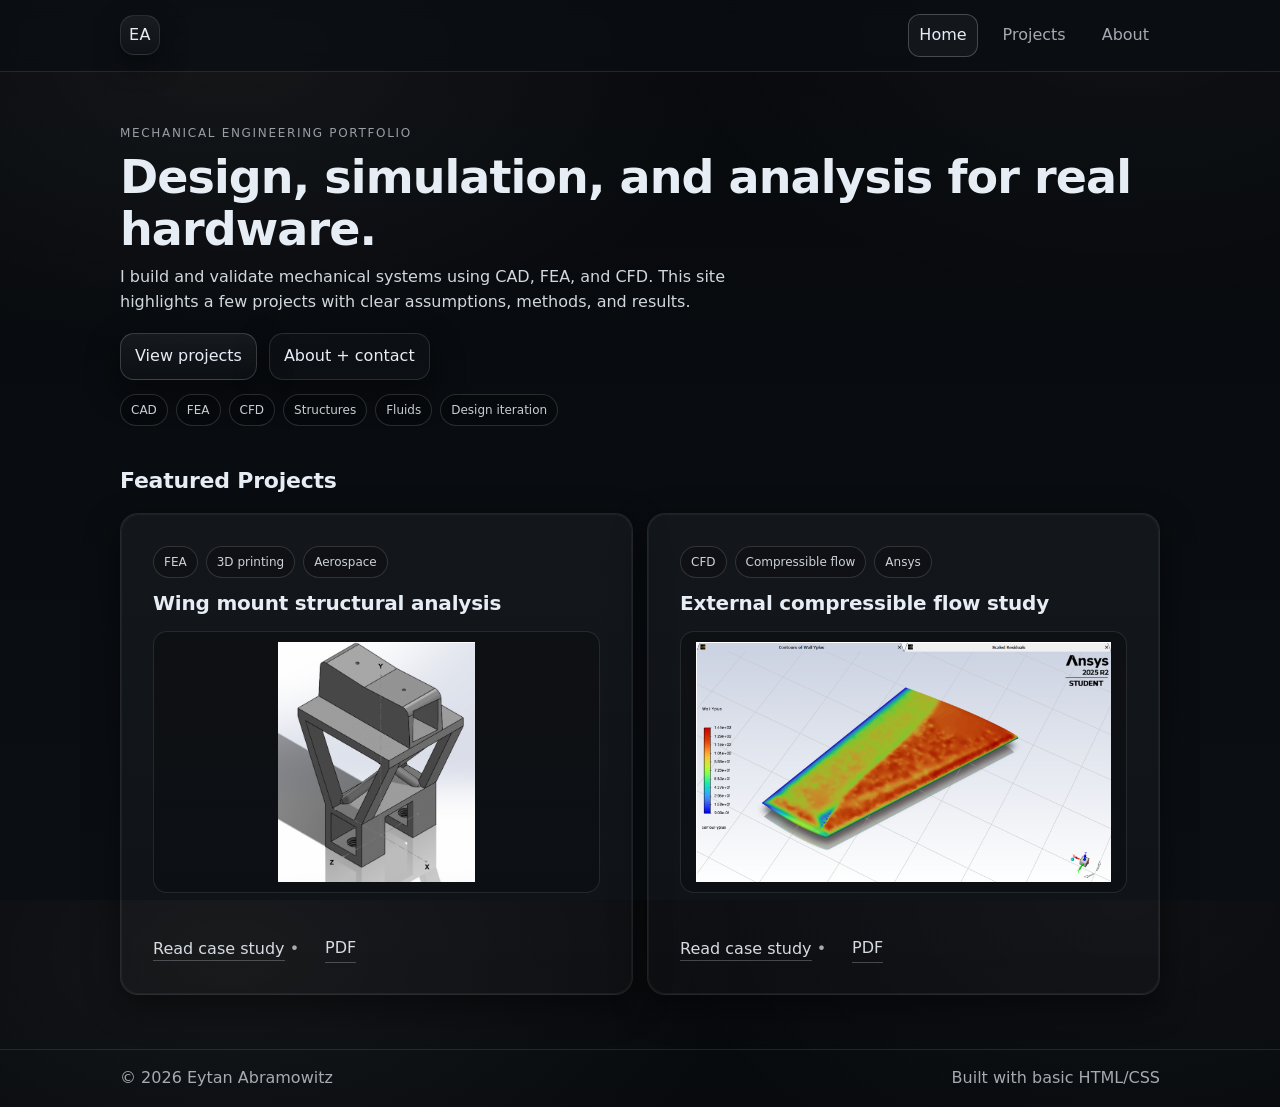
==== index.html @ 9cdddba1 "changed name from selected to Featured Projects" ====
<!doctype html>
<html lang="en">
<head>
  <meta charset="utf-8" />
  <meta name="viewport" content="width=device-width, initial-scale=1" />
  <title>Eytan Abramowitz | Mechanical Engineering</title>
  <meta name="description" content="Mechanical engineering portfolio: analysis, simulation, and design." />
  <link rel="stylesheet" href="assets/css/styles.css" />
</head>

<body>
  <a class="skip-link" href="#main">Skip to content</a>

  <header class="site-header">
    <nav class="nav" aria-label="Primary">
      <a class="brand" href="index.html">EA</a>
      <div class="nav-links">
        <a class="nav-link active" href="index.html">Home</a>
        <a class="nav-link" href="projects.html">Projects</a>
        <a class="nav-link" href="about.html">About</a>
      </div>
    </nav>
  </header>

  <main id="main" class="container">
	<section class="hero hero-single">
	<div class="hero-left">
		<p class="eyebrow">Mechanical engineering portfolio</p>
		<h1>Design, simulation, and analysis for real hardware.</h1>
		<p class="lede">
		I build and validate mechanical systems using CAD, FEA, and CFD. This site highlights a few projects with
		clear assumptions, methods, and results.
		</p>

		<div class="cta-row">
		<a class="btn" href="projects.html">View projects</a>
		<a class="btn btn-ghost" href="about.html">About + contact</a>
		</div>

		<div class="meta-row">
		<div class="pill">CAD</div>
		<div class="pill">FEA</div>
		<div class="pill">CFD</div>
		<div class="pill">Structures</div>
		<div class="pill">Fluids</div>
		<div class="pill">Design iteration</div>
		</div>
	</div>
	</section>


    <section class="section">
      <div class="section-head">
				<h2>Featured Projects</h2>
			</div>
      <div class="grid">
			<article class="card project-card">
				<a class="project-hit" href="projects/wing-mount-fea.html" aria-label="Wing mount structural analysis case study">
					<div class="card-top">
						<div class="tag">FEA</div>
						<div class="tag">3D printing</div>
						<div class="tag">Aerospace</div>
					</div>

					<h3 class="project-title">Wing mount structural analysis</h3>

					<div class="project-image">
						<img src="assets/img/wing-mount.png" alt="Wing mount project image" loading="lazy">
					</div>

					<div class="project-links">
						<span class="link">Read case study</span>
						<span class="muted">•</span>
						<a class="link" href="assets/pdfs/Project-Report-Solids-Final.pdf" target="_blank" rel="noopener">PDF</a>
					</div>
				</a>
			</article>

			<article class="card project-card">
				<a class="project-hit" href="projects/compressible-flow-cfd.html" aria-label="External compressible flow study case study">
					<div class="card-top">
						<div class="tag">CFD</div>
						<div class="tag">Compressible flow</div>
						<div class="tag">Ansys</div>
					</div>

					<h3 class="project-title">External compressible flow study</h3>

					<div class="project-image">
						<img src="assets/img/cfd-wing.png" alt="CFD wing contour project image" loading="lazy">
					</div>

					<div class="project-links">
						<span class="link">Read case study</span>
						<span class="muted">•</span>
						<a class="link" href="assets/pdfs/CFD-HW1.pdf" target="_blank" rel="noopener">PDF</a>
					</div>
				</a>
			</article>
		</div>
    </section>
  </main>

  <footer class="footer">
    <div class="container footer-inner">
      <span class="muted">© <span id="year"></span> Eytan Abramowitz</span>
      <span class="muted">Built with basic HTML/CSS</span>
    </div>
  </footer>

  <script src="assets/js/main.js"></script>
</body>
</html>
---- assets/css/styles.css ----
:root{
  --bg0: #07090c;
  --bg: #0b0f14;

  --panel: rgba(255,255,255,.035);
  --panel2: rgba(255,255,255,.02);

  --text: #e7edf5;
  --muted: rgba(231,237,245,.70);

  --border: rgba(255,255,255,.10);
  --border2: rgba(255,255,255,.08);

  --accent: rgba(210,220,235,.85);     /* quiet “engineering ink” */
  --accent2: rgba(231,237,245,.92);

  --shadow: 0 16px 44px rgba(0,0,0,.55);

  --radius: 16px;
  --radius2: 14px;
}

*{ box-sizing: border-box; }
html, body{ height:100%; }

body{
  margin:0;
  color: var(--text);
  font-family: ui-sans-serif, system-ui, -apple-system, Segoe UI, Roboto, Arial, "Apple Color Emoji","Segoe UI Emoji";
  line-height: 1.55;

  /* More “meche”: blueprint-ish grid + restrained lighting */
  background:
    radial-gradient(900px 520px at 18% 6%, rgba(255,255,255,.05), transparent 58%),
    radial-gradient(800px 520px at 88% 0%, rgba(255,255,255,.03), transparent 60%),
    linear-gradient(180deg, var(--bg0), var(--bg)),
    repeating-linear-gradient(0deg, rgba(255,255,255,.035) 0 1px, transparent 1px 28px),
    repeating-linear-gradient(90deg, rgba(255,255,255,.03) 0 1px, transparent 1px 28px);
  background-blend-mode: screen, screen, normal, normal, normal;
}

a{ color: inherit; text-decoration: none; }
a:focus{ outline: 2px solid rgba(231,237,245,.55); outline-offset: 3px; border-radius: 10px; }

.skip-link{
  position:absolute; left:-999px; top:auto;
  width:1px; height:1px; overflow:hidden;
}
.skip-link:focus{
  left:16px; top:16px; width:auto; height:auto;
  padding:10px 12px;
  background: rgba(20,26,34,.92);
  border: 1px solid var(--border);
  border-radius: 12px;
  z-index: 999;
}

.container{ width:min(1040px, calc(100% - 40px)); margin: 0 auto; }

/* Header */
.site-header{
  position: sticky; top: 0;
  backdrop-filter: blur(10px);
  background: rgba(11,15,20,.72);
  border-bottom: 1px solid var(--border);
  z-index: 50;
}

/* More left/right air for nav */
.nav{
  width: min(1040px, calc(100% - 96px));
  margin: 0 auto;
  display:flex; align-items:center; justify-content:space-between;
  padding: 14px 0;
}

/* Brand feels more “badge” than “app icon” */
.brand{
  width: 40px; height: 40px;
  display:grid; place-items:center;
  border-radius: 14px;
  border: 1px solid var(--border);
  background:
    linear-gradient(180deg, rgba(255,255,255,.06), rgba(255,255,255,.02));
  box-shadow: 0 10px 28px rgba(0,0,0,.45);
  letter-spacing: .5px;
}

.nav-links{ display:flex; gap: 14px; align-items:center; }
.nav-link{
  color: var(--muted);
  padding: 8px 10px;
  border-radius: 12px;
  border: 1px solid transparent;
}
.nav-link:hover{
  color: var(--text);
  border-color: rgba(255,255,255,.12);
  background: rgba(255,255,255,.03);
}
.nav-link.active{
  color: var(--text);
  border-color: rgba(255,255,255,.22);
  background: rgba(255,255,255,.04);
}

/* Hero */
.hero{
  display:grid;
  grid-template-columns: 1fr;
  gap: 18px;
  padding: 52px 0 10px;
  align-items: center;
}

.eyebrow{
  color: rgba(231,237,245,.64);
  letter-spacing: .14em;
  text-transform: uppercase;
  font-size: 12px;
  margin: 0 0 10px;
}

h1{
  margin: 0 0 10px;
  font-size: clamp(34px, 4vw, 46px);
  letter-spacing: -0.02em;
  line-height: 1.12;
}

h2{ margin: 0; font-size: 22px; letter-spacing: -0.01em; }
.h3{ margin: 0; font-size: 18px; letter-spacing: -0.01em; }

.lede{
  margin: 0 0 18px;
  color: rgba(231,237,245,.90);
  max-width: 65ch;
}

.muted{ color: var(--muted); }

/* Buttons become more “hardware” and less “neon UI” */
.cta-row{ display:flex; gap: 12px; flex-wrap: wrap; margin: 18px 0 14px; }

.btn{
  display:inline-flex; align-items:center; justify-content:center;
  padding: 10px 14px;
  border-radius: 14px;
  border: 1px solid rgba(255,255,255,.18);
  background:
    linear-gradient(180deg, rgba(255,255,255,.06), rgba(255,255,255,.02));
  color: var(--text);
  box-shadow: 0 12px 34px rgba(0,0,0,.45);
}
.btn:hover{
  border-color: rgba(255,255,255,.26);
  background: linear-gradient(180deg, rgba(255,255,255,.08), rgba(255,255,255,.03));
}
.btn-ghost{
  border: 1px solid rgba(255,255,255,.12);
  background: rgba(255,255,255,.02);
}
.btn-ghost:hover{ background: rgba(255,255,255,.04); }

.meta-row{ display:flex; flex-wrap:wrap; gap: 8px; margin-top: 10px; }

/* Pills become “spec chips” (flat, technical) */
.pill{
  font-size: 12px;
  padding: 6px 10px;
  color: rgba(231,237,245,.86);
  border-radius: 999px;
  border: 1px solid rgba(255,255,255,.14);
  background: rgba(0,0,0,.18);
}

/* Sections / grid */
.section{ padding: 28px 0; }
.section-head{ display:flex; align-items:baseline; justify-content:space-between; gap: 14px; margin-bottom: 14px; }

.grid{
  display:grid;
  grid-template-columns: repeat(2, minmax(0, 1fr));
  gap: 14px;
}
.grid-3{ grid-template-columns: repeat(3, minmax(0, 1fr)); }
.grid-2{ grid-template-columns: repeat(2, minmax(0, 1fr)); }

/* Image-first project cards (home + projects pages) */
.project-card{
  padding: 0;
  overflow: hidden;
}

.project-hit{
  display: block;
  padding: 16px;
}

.project-title{
  margin: 6px 0 12px;
  font-size: 20px;
  letter-spacing: -0.01em;
}

.project-image{
  border-radius: 14px;
  border: 1px solid rgba(255,255,255,.10);
  background: rgba(0,0,0,.22);
  overflow: hidden;
  padding: 10px;
}

.project-image img{
  display: block;
  width: 100%;
  height: 240px;
  object-fit: contain;
}

.project-links{
  display: flex;
  gap: 10px;
  align-items: center;
  margin-top: 12px;
}

.project-hit:hover .project-image{
  border-color: rgba(255,255,255,.18);
}

.project-hit:hover .project-title{
  text-decoration: underline;
  text-decoration-color: rgba(231,237,245,.35);
  text-underline-offset: 6px;
}

/* Cards become more like “sheet metal panels” */
.card{
  border-radius: 18px;
  border: 1px solid var(--border2);
  background:
    linear-gradient(180deg, rgba(255,255,255,.045), rgba(255,255,255,.02));
  box-shadow: 0 12px 36px rgba(0,0,0,.48);
  padding: 16px;
  position: relative;
}

/* subtle “machined” edge */
.card::after{
  content:"";
  position:absolute;
  inset: 0;
  border-radius: 18px;
  pointer-events:none;
  box-shadow: inset 0 0 0 1px rgba(255,255,255,.05);
}

.card.small{ padding: 14px; }

.card-top{ display:flex; gap: 8px; flex-wrap: wrap; margin-bottom: 10px; }

/* Tags less “product UI”, more “drawing callouts” */
.tag{
  font-size: 12px;
  padding: 6px 10px;
  border-radius: 999px;
  border: 1px solid rgba(255,255,255,.14);
  background: rgba(0,0,0,.20);
  color: rgba(231,237,245,.88);
}

.card-actions{ display:flex; gap: 14px; margin-top: 12px; flex-wrap: wrap; }

.link{
  color: rgba(231,237,245,.92);
  border-bottom: 1px solid rgba(231,237,245,.25);
  padding-bottom: 2px;
}
.link:hover{ border-bottom-color: rgba(231,237,245,.55); }

.list{ margin: 10px 0 0; padding-left: 18px; color: rgba(231,237,245,.90); }
.bullets{ margin: 10px 0 0; padding-left: 18px; color: rgba(231,237,245,.90); }

.footer{
  border-top: 1px solid rgba(255,255,255,.10);
  margin-top: 26px;
}
.footer-inner{
  padding: 16px 0;
  display:flex; justify-content:space-between; gap: 12px; flex-wrap: wrap;
}

.page-head{ padding: 34px 0 10px; }

.controls{
  display:flex;
  gap: 14px;
  flex-wrap: wrap;
  margin-top: 16px;
}
.control{
  display:flex;
  flex-direction: column;
  gap: 8px;
  min-width: 240px;
}
label{
  font-size: 12px;
  color: rgba(231,237,245,.62);
  letter-spacing: .10em;
  text-transform: uppercase;
}
input, select{
  padding: 10px 12px;
  border-radius: 14px;
  border: 1px solid rgba(255,255,255,.14);
  background: rgba(0,0,0,.22);
  color: var(--text);
}
input::placeholder{ color: rgba(231,237,245,.45); }

.case-head{ padding: 34px 0 8px; }
.case-actions{ display:flex; gap: 12px; flex-wrap: wrap; margin-top: 14px; }

/* Callout becomes a “note box” like a drawing */
.callout{
  margin-top: 12px;
  padding: 12px 12px;
  border-radius: 16px;
  border: 1px dashed rgba(231,237,245,.28);
  background: rgba(0,0,0,.18);
  color: rgba(231,237,245,.90);
}

.contact{
  display:flex;
  flex-direction: column;
  gap: 10px;
  margin-top: 8px;
}

@media (max-width: 920px){
  .grid{ grid-template-columns: 1fr; }
  .grid-2{ grid-template-columns: 1fr; }
  .grid-3{ grid-template-columns: 1fr; }
}
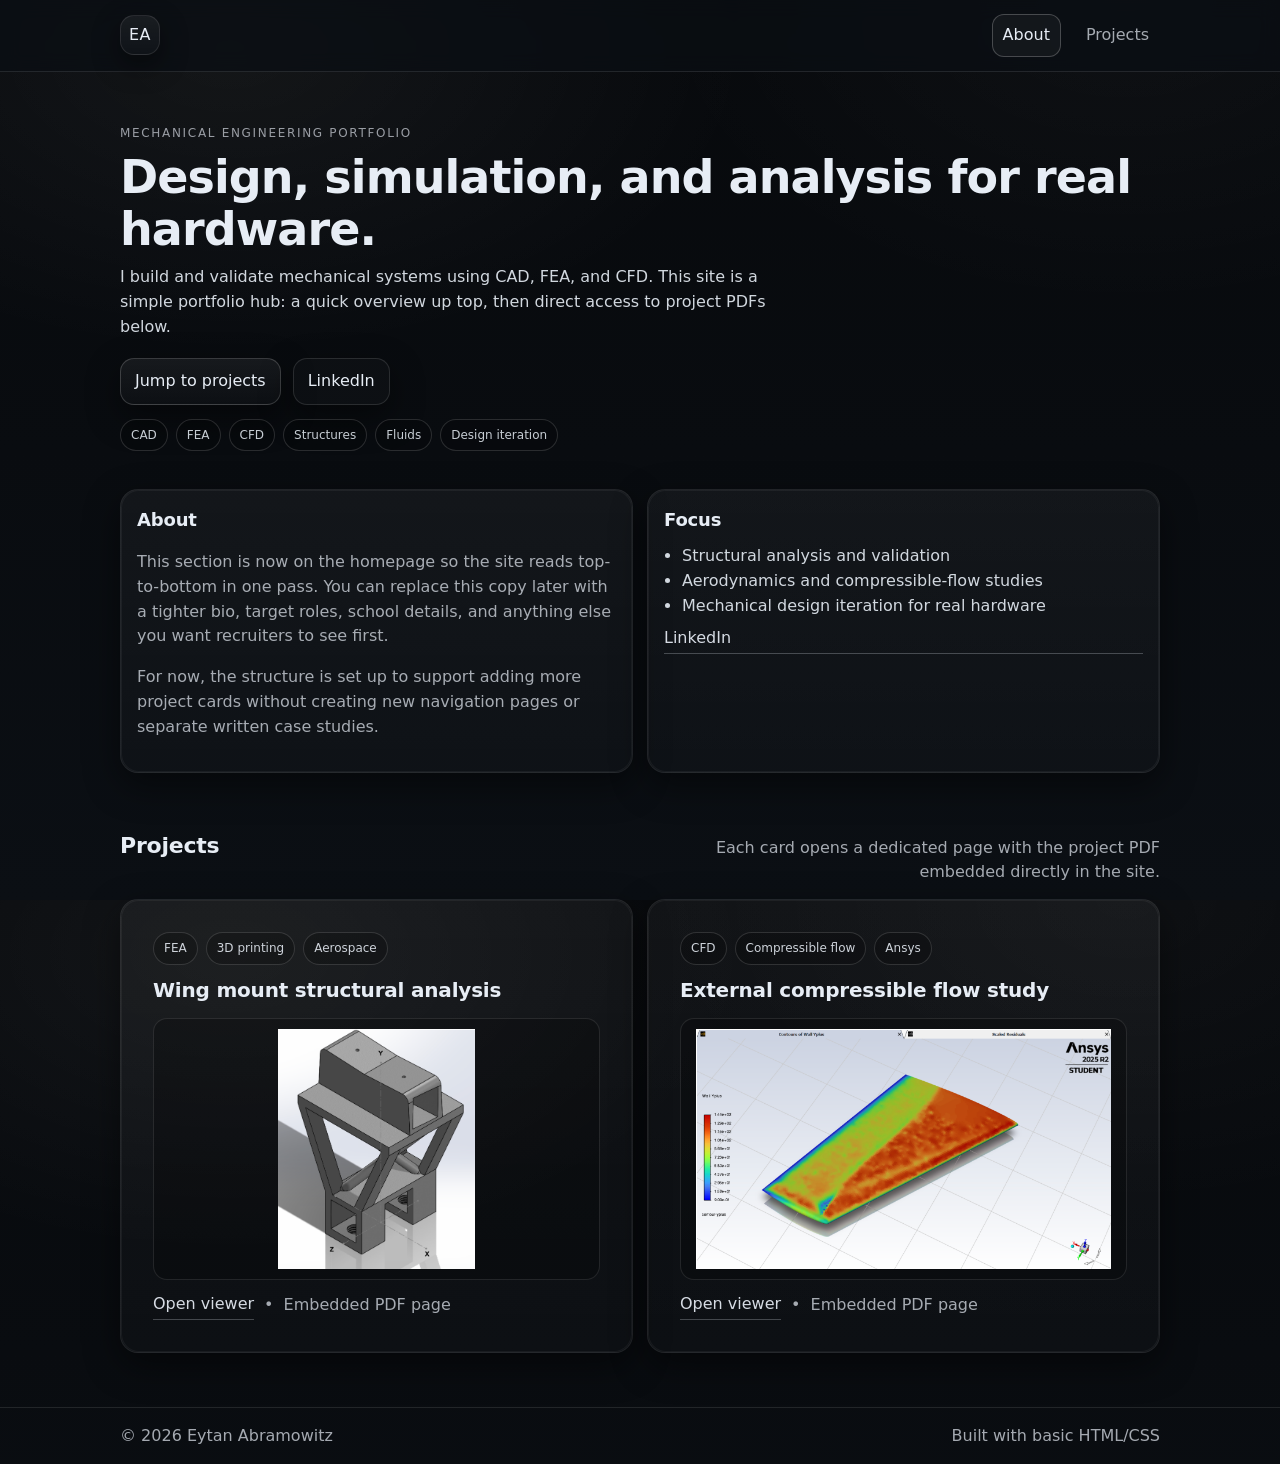
==== commit 039b2a53: "reformatting" ====
--- a/index.html
+++ b/index.html
@@ -15,89 +15,116 @@
     <nav class="nav" aria-label="Primary">
       <a class="brand" href="index.html">EA</a>
       <div class="nav-links">
-        <a class="nav-link active" href="index.html">Home</a>
-        <a class="nav-link" href="projects.html">Projects</a>
-        <a class="nav-link" href="about.html">About</a>
+        <a class="nav-link active" href="#about">About</a>
+        <a class="nav-link" href="#projects">Projects</a>
       </div>
     </nav>
   </header>
 
   <main id="main" class="container">
-	<section class="hero hero-single">
-	<div class="hero-left">
-		<p class="eyebrow">Mechanical engineering portfolio</p>
-		<h1>Design, simulation, and analysis for real hardware.</h1>
-		<p class="lede">
-		I build and validate mechanical systems using CAD, FEA, and CFD. This site highlights a few projects with
-		clear assumptions, methods, and results.
-		</p>
+    <section id="about" class="hero hero-single section-anchor">
+      <div class="hero-left">
+        <p class="eyebrow">Mechanical engineering portfolio</p>
+        <h1>Design, simulation, and analysis for real hardware.</h1>
+        <p class="lede">
+          I build and validate mechanical systems using CAD, FEA, and CFD. This site is a simple portfolio hub: a
+          quick overview up top, then direct access to project PDFs below.
+        </p>
 
-		<div class="cta-row">
-		<a class="btn" href="projects.html">View projects</a>
-		<a class="btn btn-ghost" href="about.html">About + contact</a>
-		</div>
+        <div class="cta-row">
+          <a class="btn" href="#projects">Jump to projects</a>
+          <a class="btn btn-ghost" href="https://www.linkedin.com/in/eytan-abramowitz/" target="_blank" rel="noopener">LinkedIn</a>
+        </div>
 
-		<div class="meta-row">
-		<div class="pill">CAD</div>
-		<div class="pill">FEA</div>
-		<div class="pill">CFD</div>
-		<div class="pill">Structures</div>
-		<div class="pill">Fluids</div>
-		<div class="pill">Design iteration</div>
-		</div>
-	</div>
-	</section>
-
+        <div class="meta-row">
+          <div class="pill">CAD</div>
+          <div class="pill">FEA</div>
+          <div class="pill">CFD</div>
+          <div class="pill">Structures</div>
+          <div class="pill">Fluids</div>
+          <div class="pill">Design iteration</div>
+        </div>
+      </div>
+    </section>
 
     <section class="section">
+      <div class="grid grid-2 about-grid">
+        <div class="card">
+          <h2 class="h3">About</h2>
+          <p class="muted">
+            This section is now on the homepage so the site reads top-to-bottom in one pass. You can replace this copy
+            later with a tighter bio, target roles, school details, and anything else you want recruiters to see first.
+          </p>
+          <p class="muted">
+            For now, the structure is set up to support adding more project cards without creating new navigation pages
+            or separate written case studies.
+          </p>
+        </div>
+
+        <div class="card">
+          <h2 class="h3">Focus</h2>
+          <ul class="list">
+            <li>Structural analysis and validation</li>
+            <li>Aerodynamics and compressible-flow studies</li>
+            <li>Mechanical design iteration for real hardware</li>
+          </ul>
+          <div class="contact">
+            <a class="link" href="https://www.linkedin.com/in/eytan-abramowitz/" target="_blank" rel="noopener">LinkedIn</a>
+          </div>
+        </div>
+      </div>
+    </section>
+
+    <section id="projects" class="section section-anchor">
       <div class="section-head">
-				<h2>Featured Projects</h2>
-			</div>
+        <h2>Projects</h2>
+        <p class="muted section-copy">Each card opens a dedicated page with the project PDF embedded directly in the site.</p>
+      </div>
       <div class="grid">
-			<article class="card project-card">
-				<a class="project-hit" href="projects/wing-mount-fea.html" aria-label="Wing mount structural analysis case study">
-					<div class="card-top">
-						<div class="tag">FEA</div>
-						<div class="tag">3D printing</div>
-						<div class="tag">Aerospace</div>
-					</div>
+        <article class="card project-card">
+          <a class="project-hit" href="projects/wing-mount-fea.html" aria-label="Open wing mount structural analysis PDF viewer">
+            <div class="card-top">
+              <div class="tag">FEA</div>
+              <div class="tag">3D printing</div>
+              <div class="tag">Aerospace</div>
+            </div>
 
-					<h3 class="project-title">Wing mount structural analysis</h3>
+            <h3 class="project-title">Wing mount structural analysis</h3>
 
-					<div class="project-image">
-						<img src="assets/img/wing-mount.png" alt="Wing mount project image" loading="lazy">
-					</div>
+            <div class="project-image">
+              <img src="assets/img/wing-mount.png" alt="Wing mount project image" loading="lazy">
+            </div>
 
-					<div class="project-links">
-						<span class="link">Read case study</span>
-						<span class="muted">•</span>
-						<a class="link" href="assets/pdfs/Project-Report-Solids-Final.pdf" target="_blank" rel="noopener">PDF</a>
-					</div>
-				</a>
-			</article>
+            <div class="project-links">
+              <span class="link">Open viewer</span>
+              <span class="muted">•</span>
+              <span class="muted">Embedded PDF page</span>
+            </div>
+          </a>
+        </article>
 
-			<article class="card project-card">
-				<a class="project-hit" href="projects/compressible-flow-cfd.html" aria-label="External compressible flow study case study">
-					<div class="card-top">
-						<div class="tag">CFD</div>
-						<div class="tag">Compressible flow</div>
-						<div class="tag">Ansys</div>
-					</div>
+        <article class="card project-card">
+          <a class="project-hit" href="projects/compressible-flow-cfd.html" aria-label="Open external compressible flow study PDF viewer">
+            <div class="card-top">
+              <div class="tag">CFD</div>
+              <div class="tag">Compressible flow</div>
+              <div class="tag">Ansys</div>
+            </div>
 
-					<h3 class="project-title">External compressible flow study</h3>
+            <h3 class="project-title">External compressible flow study</h3>
 
-					<div class="project-image">
-						<img src="assets/img/cfd-wing.png" alt="CFD wing contour project image" loading="lazy">
-					</div>
+            <div class="project-image">
+              <img src="assets/img/cfd-wing.png" alt="CFD wing contour project image" loading="lazy">
+            </div>
 
-					<div class="project-links">
-						<span class="link">Read case study</span>
-						<span class="muted">•</span>
-						<a class="link" href="assets/pdfs/CFD-HW1.pdf" target="_blank" rel="noopener">PDF</a>
-					</div>
-				</a>
-			</article>
-		</div>
+            <div class="project-links">
+              <span class="link">Open viewer</span>
+              <span class="muted">•</span>
+              <span class="muted">Embedded PDF page</span>
+            </div>
+          </a>
+        </article>
+      </div>
     </section>
   </main>
 
--- a/assets/css/styles.css
+++ b/assets/css/styles.css
@@ -22,6 +22,7 @@
 
 *{ box-sizing: border-box; }
 html, body{ height:100%; }
+html{ scroll-behavior: smooth; }
 
 body{
   margin:0;
@@ -177,6 +178,8 @@
 /* Sections / grid */
 .section{ padding: 28px 0; }
 .section-head{ display:flex; align-items:baseline; justify-content:space-between; gap: 14px; margin-bottom: 14px; }
+.section-anchor{ scroll-margin-top: 88px; }
+.section-copy{ margin: 0; max-width: 52ch; text-align: right; }
 
 .grid{
   display:grid;
@@ -340,8 +343,28 @@
   margin-top: 8px;
 }
 
+.about-grid{ align-items: stretch; }
+
+.pdf-shell{
+  border-radius: 18px;
+  border: 1px solid var(--border2);
+  background: rgba(0,0,0,.26);
+  box-shadow: 0 12px 36px rgba(0,0,0,.48);
+  padding: 10px;
+}
+
+.pdf-frame{
+  display: block;
+  width: 100%;
+  min-height: 78vh;
+  border: 0;
+  border-radius: 12px;
+  background: #11161d;
+}
+
 @media (max-width: 920px){
   .grid{ grid-template-columns: 1fr; }
   .grid-2{ grid-template-columns: 1fr; }
   .grid-3{ grid-template-columns: 1fr; }
-}
+  .section-copy{ text-align: left; }
+}
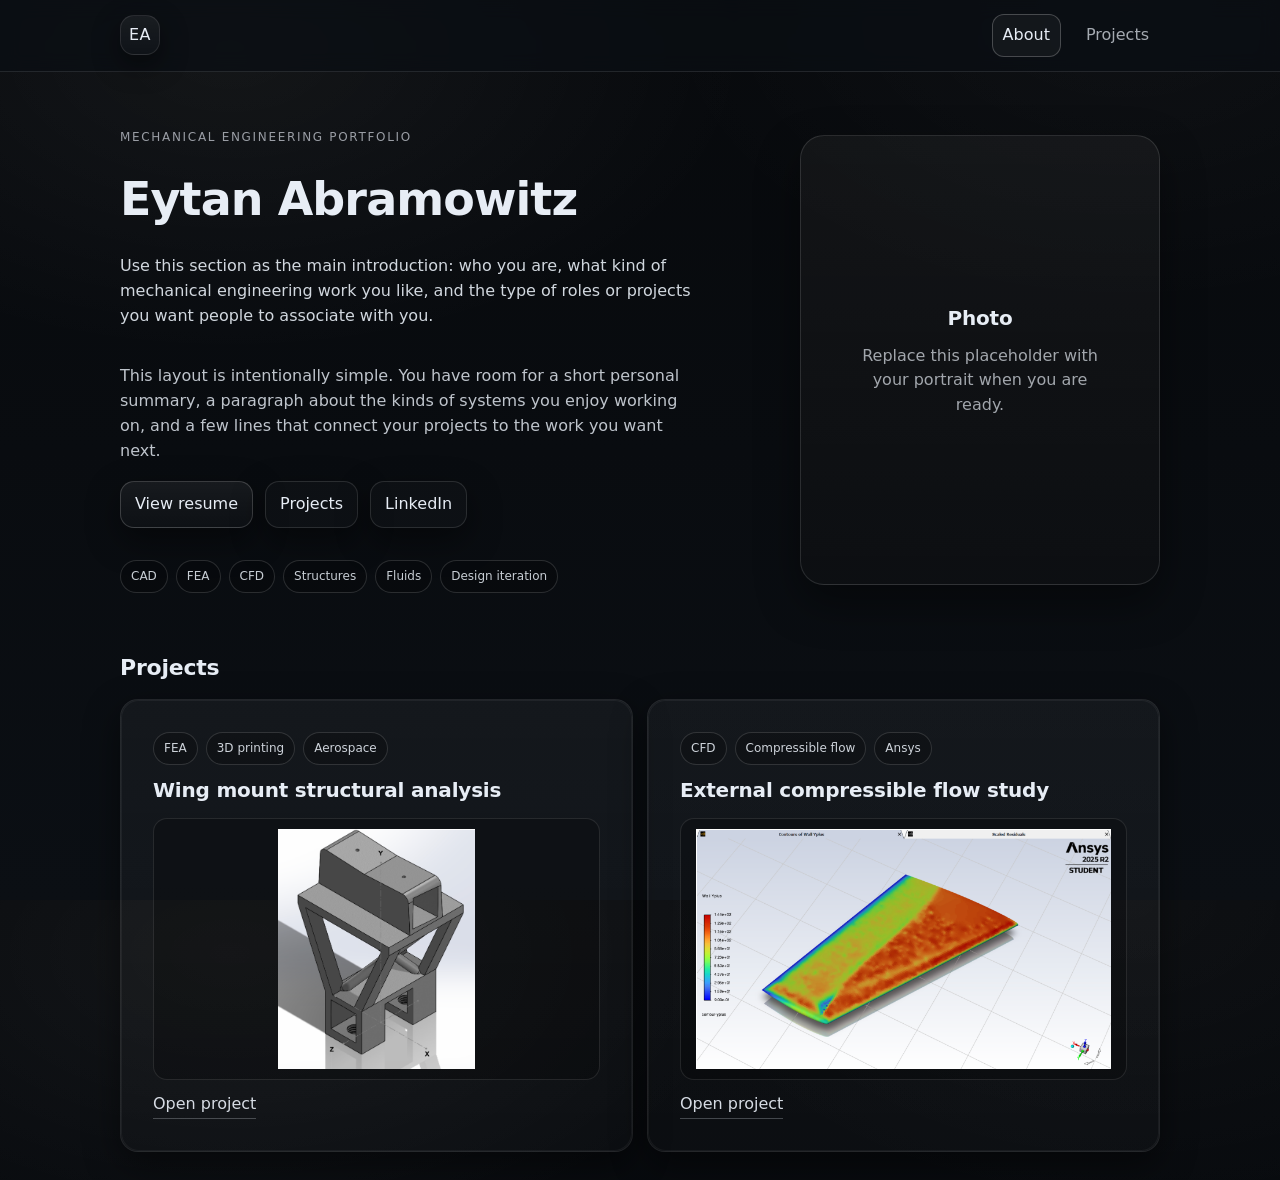
==== commit 627e4f53: "added resume" ====
--- a/index.html
+++ b/index.html
@@ -22,17 +22,22 @@
   </header>
 
   <main id="main" class="container">
-    <section id="about" class="hero hero-single section-anchor">
-      <div class="hero-left">
+    <section id="about" class="about-section section-anchor">
+      <div class="about-copy">
         <p class="eyebrow">Mechanical engineering portfolio</p>
-        <h1>Design, simulation, and analysis for real hardware.</h1>
+        <h1>Eytan Abramowitz</h1>
         <p class="lede">
-          I build and validate mechanical systems using CAD, FEA, and CFD. This site is a simple portfolio hub: a
-          quick overview up top, then direct access to project PDFs below.
+          Use this section as the main introduction: who you are, what kind of mechanical engineering work you like,
+          and the type of roles or projects you want people to associate with you.
+        </p>
+        <p class="about-body">
+          This layout is intentionally simple. You have room for a short personal summary, a paragraph about the kinds
+          of systems you enjoy working on, and a few lines that connect your projects to the work you want next.
         </p>
 
         <div class="cta-row">
-          <a class="btn" href="#projects">Jump to projects</a>
+          <a class="btn" href="assets/pdfs/Eytan_Abramowitz_Resume_Mechanical_Engineer_Junior.pdf" target="_blank" rel="noopener">View resume</a>
+          <a class="btn btn-ghost" href="#projects">Projects</a>
           <a class="btn btn-ghost" href="https://www.linkedin.com/in/eytan-abramowitz/" target="_blank" rel="noopener">LinkedIn</a>
         </div>
 
@@ -45,31 +50,12 @@
           <div class="pill">Design iteration</div>
         </div>
       </div>
-    </section>
 
-    <section class="section">
-      <div class="grid grid-2 about-grid">
-        <div class="card">
-          <h2 class="h3">About</h2>
-          <p class="muted">
-            This section is now on the homepage so the site reads top-to-bottom in one pass. You can replace this copy
-            later with a tighter bio, target roles, school details, and anything else you want recruiters to see first.
-          </p>
-          <p class="muted">
-            For now, the structure is set up to support adding more project cards without creating new navigation pages
-            or separate written case studies.
-          </p>
-        </div>
-
-        <div class="card">
-          <h2 class="h3">Focus</h2>
-          <ul class="list">
-            <li>Structural analysis and validation</li>
-            <li>Aerodynamics and compressible-flow studies</li>
-            <li>Mechanical design iteration for real hardware</li>
-          </ul>
-          <div class="contact">
-            <a class="link" href="https://www.linkedin.com/in/eytan-abramowitz/" target="_blank" rel="noopener">LinkedIn</a>
+      <div class="about-photo-wrap">
+        <div class="about-photo-frame" role="img" aria-label="Profile photo placeholder">
+          <div class="about-photo-placeholder">
+            <span class="about-photo-title">Photo</span>
+            <span class="about-photo-note">Replace this placeholder with your portrait when you are ready.</span>
           </div>
         </div>
       </div>
@@ -78,7 +64,6 @@
     <section id="projects" class="section section-anchor">
       <div class="section-head">
         <h2>Projects</h2>
-        <p class="muted section-copy">Each card opens a dedicated page with the project PDF embedded directly in the site.</p>
       </div>
       <div class="grid">
         <article class="card project-card">
@@ -96,9 +81,7 @@
             </div>
 
             <div class="project-links">
-              <span class="link">Open viewer</span>
-              <span class="muted">•</span>
-              <span class="muted">Embedded PDF page</span>
+              <span class="link">Open project</span>
             </div>
           </a>
         </article>
@@ -118,23 +101,12 @@
             </div>
 
             <div class="project-links">
-              <span class="link">Open viewer</span>
-              <span class="muted">•</span>
-              <span class="muted">Embedded PDF page</span>
+              <span class="link">Open project</span>
             </div>
           </a>
         </article>
       </div>
     </section>
   </main>
-
-  <footer class="footer">
-    <div class="container footer-inner">
-      <span class="muted">© <span id="year"></span> Eytan Abramowitz</span>
-      <span class="muted">Built with basic HTML/CSS</span>
-    </div>
-  </footer>
-
-  <script src="assets/js/main.js"></script>
 </body>
 </html>
--- a/assets/css/styles.css
+++ b/assets/css/styles.css
@@ -106,14 +106,6 @@
 }
 
 /* Hero */
-.hero{
-  display:grid;
-  grid-template-columns: 1fr;
-  gap: 18px;
-  padding: 52px 0 10px;
-  align-items: center;
-}
-
 .eyebrow{
   color: rgba(231,237,245,.64);
   letter-spacing: .14em;
@@ -136,6 +128,12 @@
   margin: 0 0 18px;
   color: rgba(231,237,245,.90);
   max-width: 65ch;
+}
+
+.about-body{
+  margin: 0;
+  max-width: 60ch;
+  color: rgba(231,237,245,.82);
 }
 
 .muted{ color: var(--muted); }
@@ -179,7 +177,6 @@
 .section{ padding: 28px 0; }
 .section-head{ display:flex; align-items:baseline; justify-content:space-between; gap: 14px; margin-bottom: 14px; }
 .section-anchor{ scroll-margin-top: 88px; }
-.section-copy{ margin: 0; max-width: 52ch; text-align: right; }
 
 .grid{
   display:grid;
@@ -285,15 +282,6 @@
 .list{ margin: 10px 0 0; padding-left: 18px; color: rgba(231,237,245,.90); }
 .bullets{ margin: 10px 0 0; padding-left: 18px; color: rgba(231,237,245,.90); }
 
-.footer{
-  border-top: 1px solid rgba(255,255,255,.10);
-  margin-top: 26px;
-}
-.footer-inner{
-  padding: 16px 0;
-  display:flex; justify-content:space-between; gap: 12px; flex-wrap: wrap;
-}
-
 .page-head{ padding: 34px 0 10px; }
 
 .controls{
@@ -343,28 +331,115 @@
   margin-top: 8px;
 }
 
-.about-grid{ align-items: stretch; }
-
-.pdf-shell{
-  border-radius: 18px;
-  border: 1px solid var(--border2);
-  background: rgba(0,0,0,.26);
-  box-shadow: 0 12px 36px rgba(0,0,0,.48);
-  padding: 10px;
+.about-section{
+  display: grid;
+  grid-template-columns: minmax(0, 1.15fr) minmax(280px, .85fr);
+  gap: 40px;
+  align-items: center;
+  padding: 56px 0 30px;
+}
+
+.about-copy{
+  display: flex;
+  flex-direction: column;
+  gap: 18px;
+}
+
+.about-copy .cta-row,
+.about-copy .meta-row{
+  margin-top: 0;
+}
+
+.about-photo-wrap{
+  display: flex;
+  justify-content: flex-end;
+}
+
+.about-photo-frame{
+  width: min(100%, 360px);
+  aspect-ratio: 4 / 5;
+  border-radius: 24px;
+  border: 1px solid rgba(255,255,255,.12);
+  background:
+    linear-gradient(180deg, rgba(255,255,255,.05), rgba(255,255,255,.02)),
+    rgba(0,0,0,.18);
+  box-shadow: 0 18px 44px rgba(0,0,0,.42);
+  overflow: hidden;
+  display: grid;
+  place-items: center;
+}
+
+.about-photo-placeholder{
+  display: flex;
+  flex-direction: column;
+  align-items: center;
+  gap: 10px;
+  padding: 28px;
+  text-align: center;
+}
+
+.about-photo-title{
+  font-size: 20px;
+  font-weight: 600;
+  letter-spacing: -0.01em;
+}
+
+.about-photo-note{
+  color: rgba(231,237,245,.68);
+  max-width: 24ch;
+}
+
+.viewer-main{
+  width: 100%;
+  min-height: calc(100vh - 69px);
+}
+
+.viewer-toolbar{
+  width: min(1200px, calc(100% - 40px));
+  margin: 0 auto;
+  padding: 24px 0 18px;
+  display: flex;
+  align-items: end;
+  justify-content: space-between;
+  gap: 16px;
+}
+
+.viewer-title{
+  margin: 0;
+  font-size: clamp(30px, 4vw, 44px);
+}
+
+.pdf-frame-full{
+  width: 100%;
+  height: calc(100vh - 69px - 108px);
+  min-height: 640px;
+  border-top: 1px solid rgba(255,255,255,.08);
+  border-radius: 0;
+  background: #11161d;
 }
 
 .pdf-frame{
   display: block;
   width: 100%;
-  min-height: 78vh;
   border: 0;
-  border-radius: 12px;
-  background: #11161d;
 }
 
 @media (max-width: 920px){
+  .about-section{
+    grid-template-columns: 1fr;
+    gap: 28px;
+    padding-top: 42px;
+  }
   .grid{ grid-template-columns: 1fr; }
   .grid-2{ grid-template-columns: 1fr; }
   .grid-3{ grid-template-columns: 1fr; }
-  .section-copy{ text-align: left; }
-}
+  .about-photo-wrap{ justify-content: flex-start; }
+  .viewer-toolbar{
+    align-items: start;
+    flex-direction: column;
+  }
+  .pdf-frame-full{
+    height: calc(100vh - 69px - 150px);
+    min-height: 520px;
+  }
+}
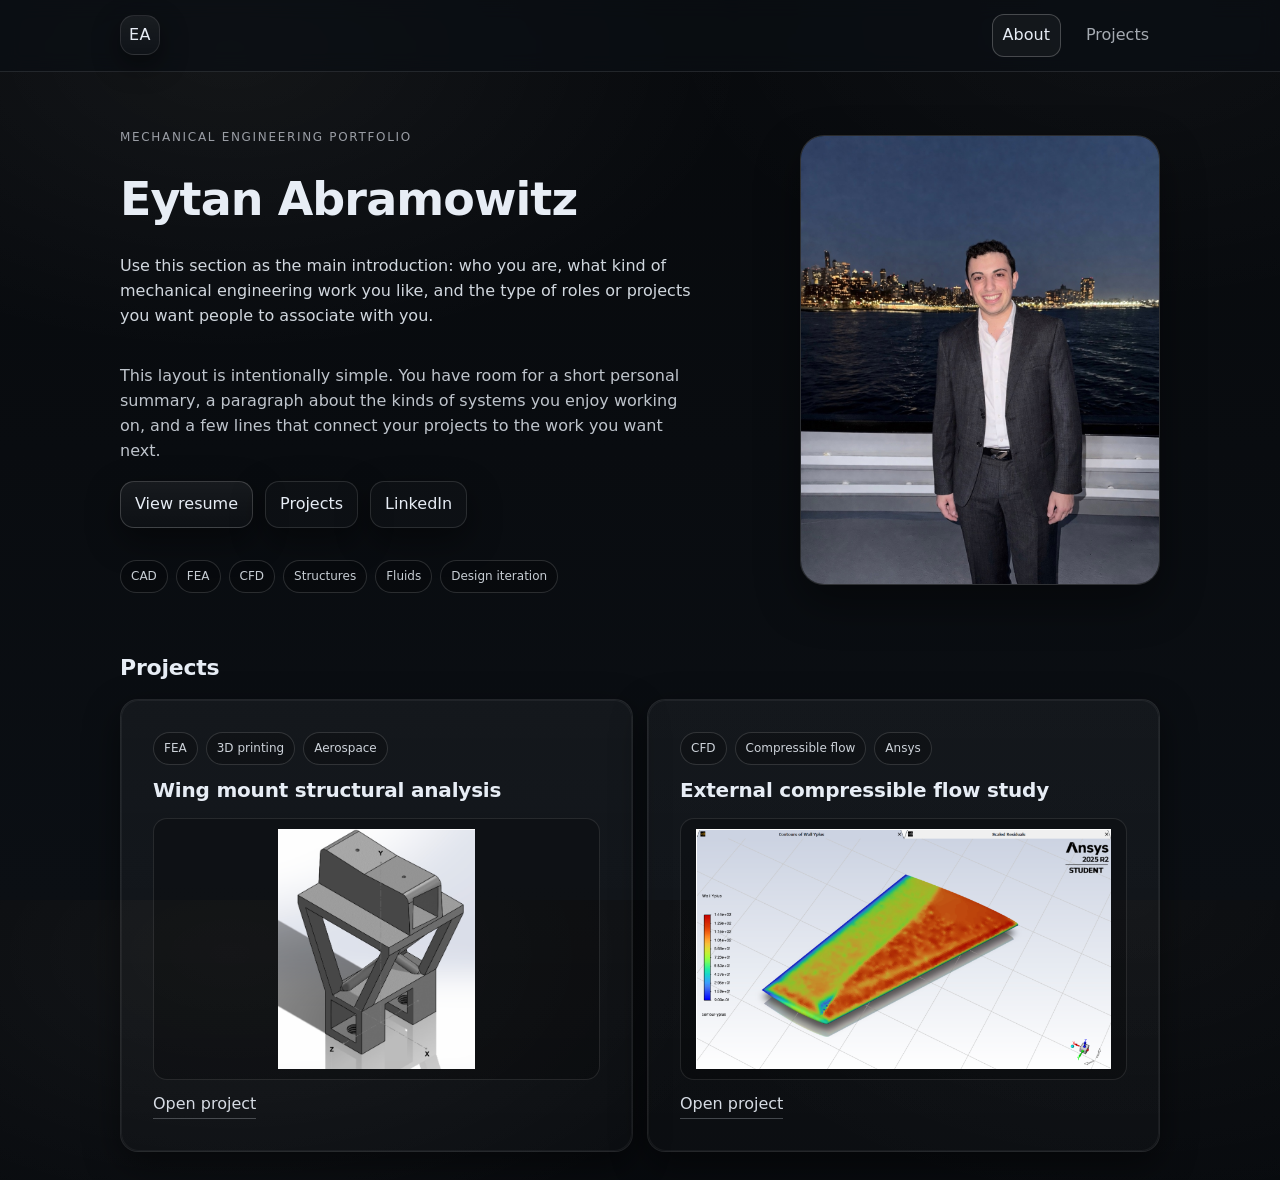
==== commit 3b31ac46: "bio pic" ====
--- a/index.html
+++ b/index.html
@@ -52,11 +52,13 @@
       </div>
 
       <div class="about-photo-wrap">
-        <div class="about-photo-frame" role="img" aria-label="Profile photo placeholder">
-          <div class="about-photo-placeholder">
-            <span class="about-photo-title">Photo</span>
-            <span class="about-photo-note">Replace this placeholder with your portrait when you are ready.</span>
-          </div>
+        <div class="about-photo-frame">
+          <img
+            class="about-photo-image"
+            src="assets/img/eytan-profile.jpeg"
+            alt="Portrait of Eytan Abramowitz"
+            loading="lazy"
+          />
         </div>
       </div>
     </section>
--- a/assets/css/styles.css
+++ b/assets/css/styles.css
@@ -369,24 +369,12 @@
   place-items: center;
 }
 
-.about-photo-placeholder{
-  display: flex;
-  flex-direction: column;
-  align-items: center;
-  gap: 10px;
-  padding: 28px;
-  text-align: center;
-}
-
-.about-photo-title{
-  font-size: 20px;
-  font-weight: 600;
-  letter-spacing: -0.01em;
-}
-
-.about-photo-note{
-  color: rgba(231,237,245,.68);
-  max-width: 24ch;
+.about-photo-image{
+  display: block;
+  width: 100%;
+  height: 100%;
+  object-fit: cover;
+  object-position: center 22%;
 }
 
 .viewer-main{
@@ -395,7 +383,7 @@
 }
 
 .viewer-toolbar{
-  width: min(1200px, calc(100% - 40px));
+  width: min(1040px, calc(100% - 40px));
   margin: 0 auto;
   padding: 24px 0 18px;
   display: flex;
@@ -409,12 +397,17 @@
   font-size: clamp(30px, 4vw, 44px);
 }
 
+.viewer-frame-wrap{
+  width: min(1040px, calc(100% - 40px));
+  margin: 0 auto 28px;
+}
+
 .pdf-frame-full{
   width: 100%;
-  height: calc(100vh - 69px - 108px);
-  min-height: 640px;
-  border-top: 1px solid rgba(255,255,255,.08);
-  border-radius: 0;
+  height: calc(160vh - 69px - 108px);
+  min-height: 1100px;
+  border: 1px solid rgba(255,255,255,.08);
+  border-radius: 14px;
   background: #11161d;
 }
 
@@ -439,7 +432,7 @@
     flex-direction: column;
   }
   .pdf-frame-full{
-    height: calc(100vh - 69px - 150px);
-    min-height: 520px;
+    height: calc(150vh - 69px - 150px);
+    min-height: 900px;
   }
 }
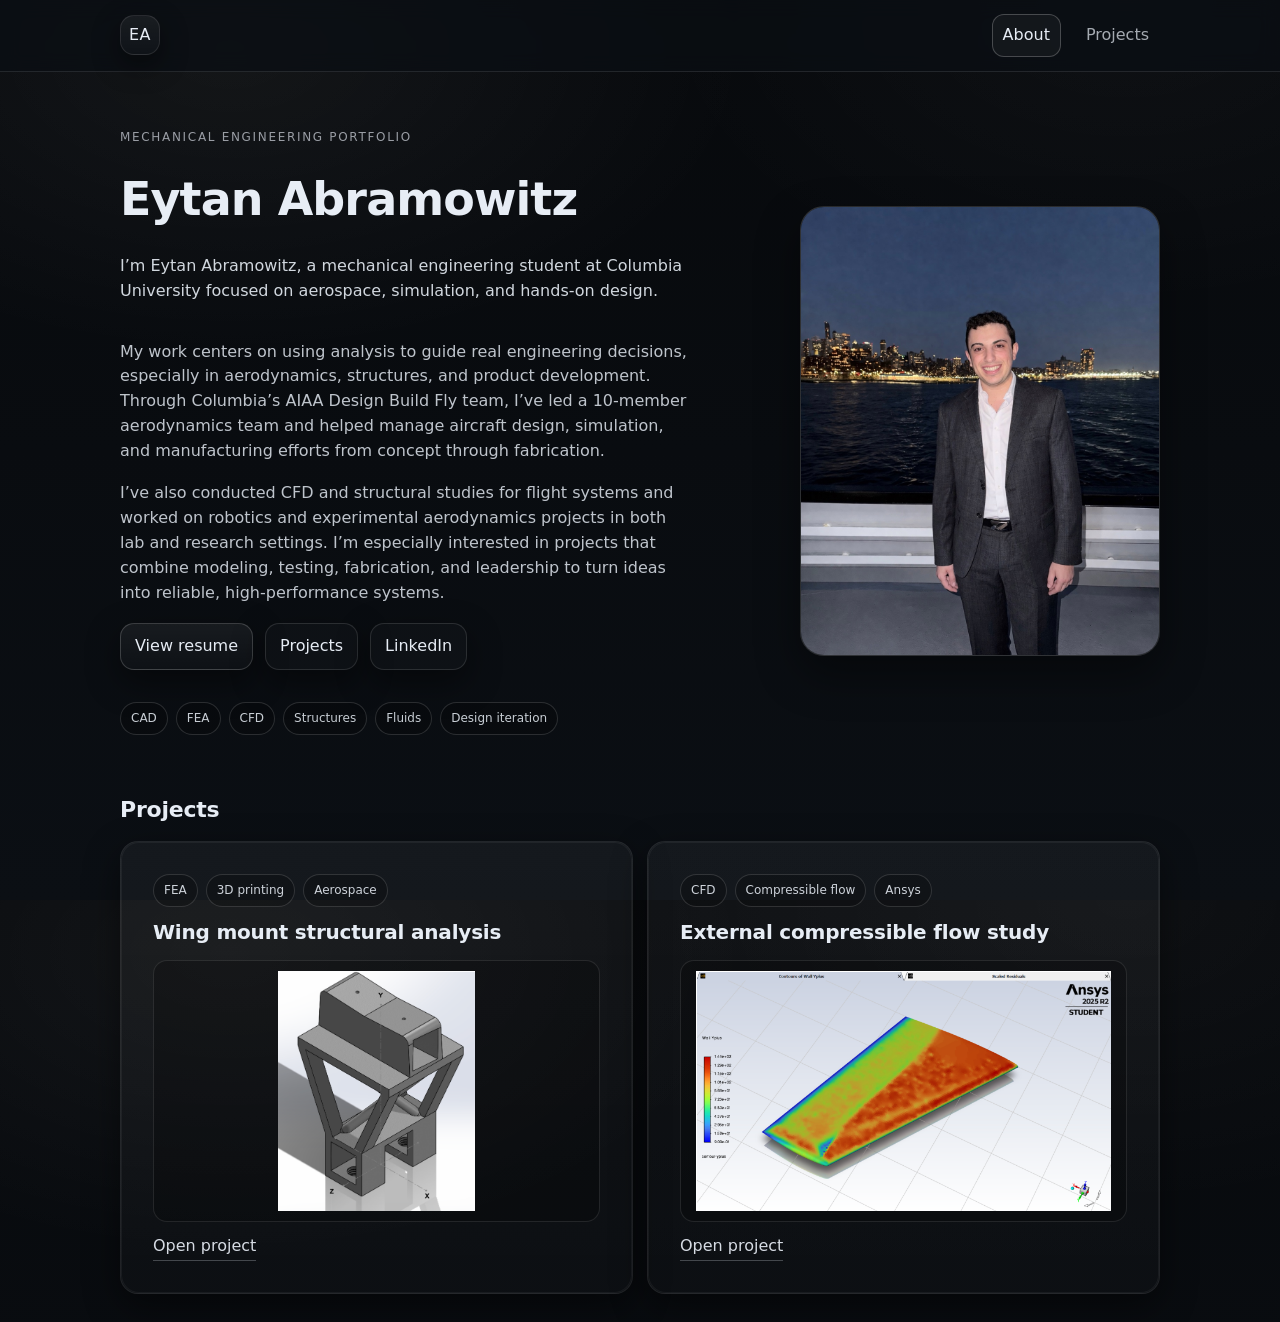
==== commit 540fc4e3: "added bio, fixing pic" ====
--- a/index.html
+++ b/index.html
@@ -27,12 +27,19 @@
         <p class="eyebrow">Mechanical engineering portfolio</p>
         <h1>Eytan Abramowitz</h1>
         <p class="lede">
-          Use this section as the main introduction: who you are, what kind of mechanical engineering work you like,
-          and the type of roles or projects you want people to associate with you.
+          I’m Eytan Abramowitz, a mechanical engineering student at Columbia University focused on aerospace,
+          simulation, and hands-on design.
         </p>
         <p class="about-body">
-          This layout is intentionally simple. You have room for a short personal summary, a paragraph about the kinds
-          of systems you enjoy working on, and a few lines that connect your projects to the work you want next.
+          My work centers on using analysis to guide real engineering decisions, especially in aerodynamics,
+          structures, and product development. Through Columbia’s AIAA Design Build Fly team, I’ve led a 10-member
+          aerodynamics team and helped manage aircraft design, simulation, and manufacturing efforts from concept
+          through fabrication.
+        </p>
+        <p class="about-body">
+          I’ve also conducted CFD and structural studies for flight systems and worked on robotics and experimental
+          aerodynamics projects in both lab and research settings. I’m especially interested in projects that combine
+          modeling, testing, fabrication, and leadership to turn ideas into reliable, high-performance systems.
         </p>
 
         <div class="cta-row">
--- a/assets/css/styles.css
+++ b/assets/css/styles.css
@@ -374,7 +374,7 @@
   width: 100%;
   height: 100%;
   object-fit: cover;
-  object-position: center 22%;
+  object-position: center 42%;
 }
 
 .viewer-main{
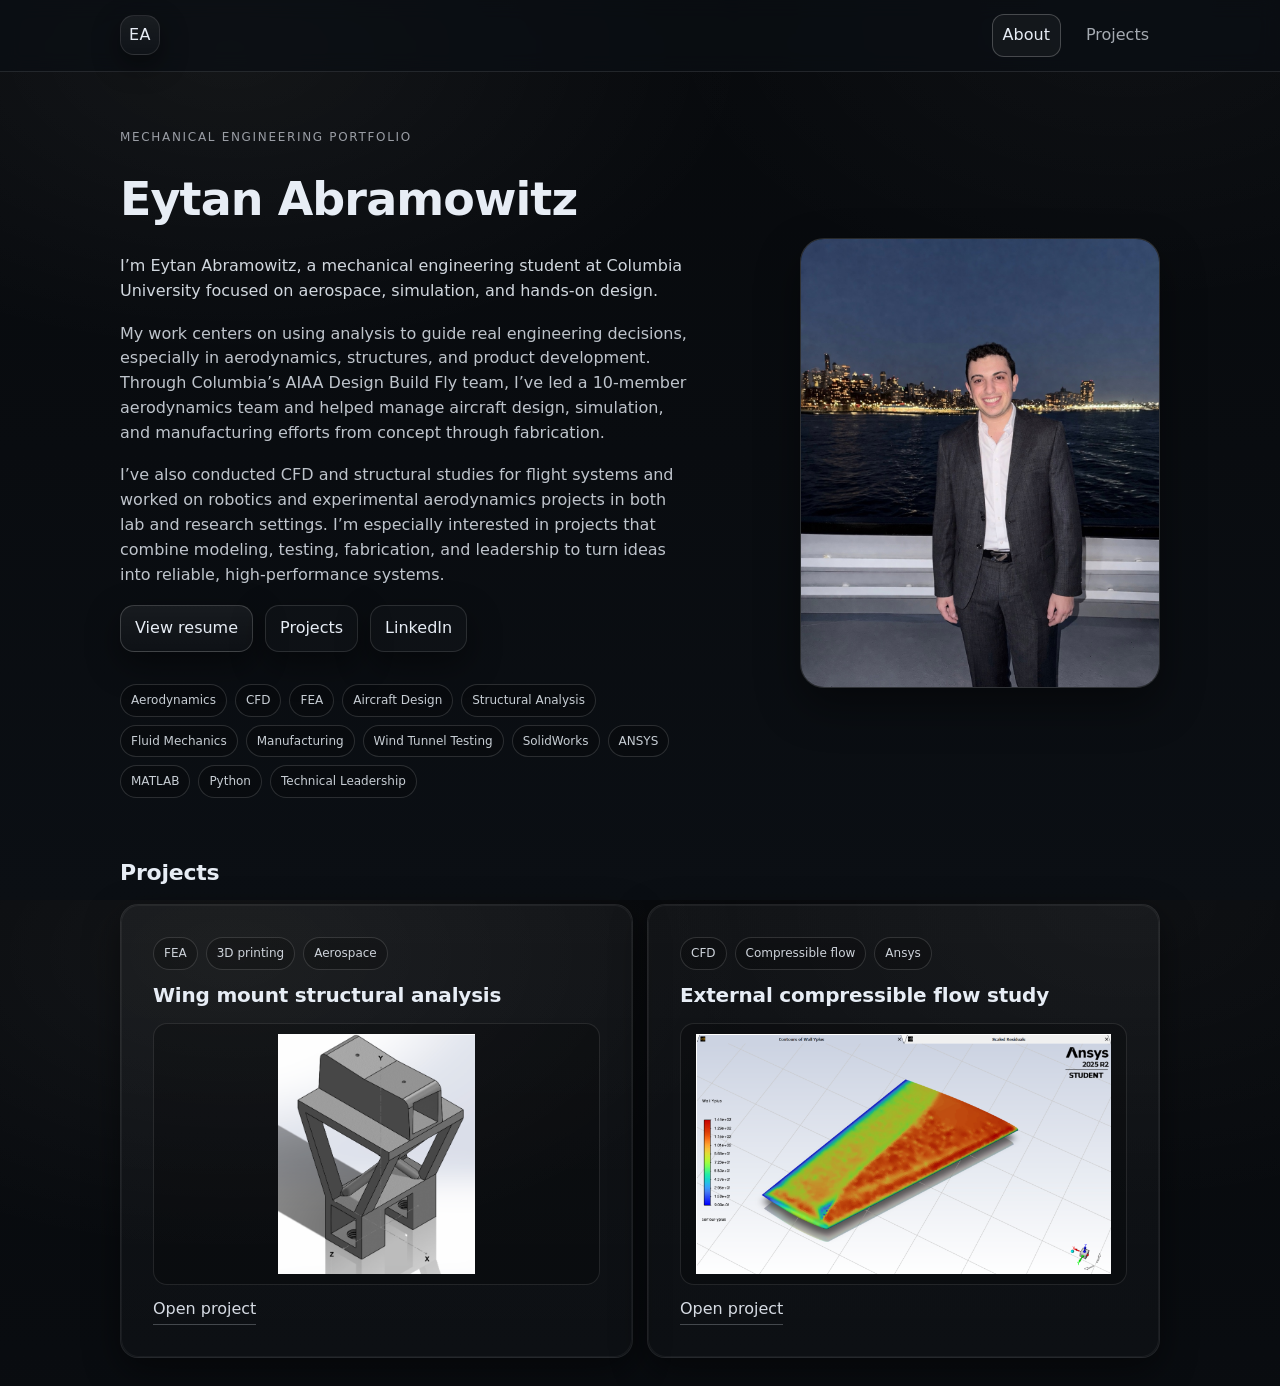
==== commit 4bb3239e: "updated skills under bio" ====
--- a/index.html
+++ b/index.html
@@ -49,12 +49,19 @@
         </div>
 
         <div class="meta-row">
-          <div class="pill">CAD</div>
+          <div class="pill">Aerodynamics</div>
+          <div class="pill">CFD</div>
           <div class="pill">FEA</div>
-          <div class="pill">CFD</div>
-          <div class="pill">Structures</div>
-          <div class="pill">Fluids</div>
-          <div class="pill">Design iteration</div>
+          <div class="pill">Aircraft Design</div>
+          <div class="pill">Structural Analysis</div>
+          <div class="pill">Fluid Mechanics</div>
+          <div class="pill">Manufacturing</div>
+          <div class="pill">Wind Tunnel Testing</div>
+          <div class="pill">SolidWorks</div>
+          <div class="pill">ANSYS</div>
+          <div class="pill">MATLAB</div>
+          <div class="pill">Python</div>
+          <div class="pill">Technical Leadership</div>
         </div>
       </div>
 
--- a/assets/css/styles.css
+++ b/assets/css/styles.css
@@ -343,6 +343,11 @@
   display: flex;
   flex-direction: column;
   gap: 18px;
+}
+
+.about-copy .lede,
+.about-copy .about-body{
+  margin: 0;
 }
 
 .about-copy .cta-row,
@@ -395,6 +400,18 @@
 .viewer-title{
   margin: 0;
   font-size: clamp(30px, 4vw, 44px);
+}
+
+.viewer-summary{
+  width: min(1040px, calc(100% - 40px));
+  margin: 0 auto 22px;
+}
+
+.viewer-summary p{
+  margin: 0;
+  color: rgba(231,237,245,.86);
+  font-size: 17px;
+  line-height: 1.7;
 }
 
 .viewer-frame-wrap{
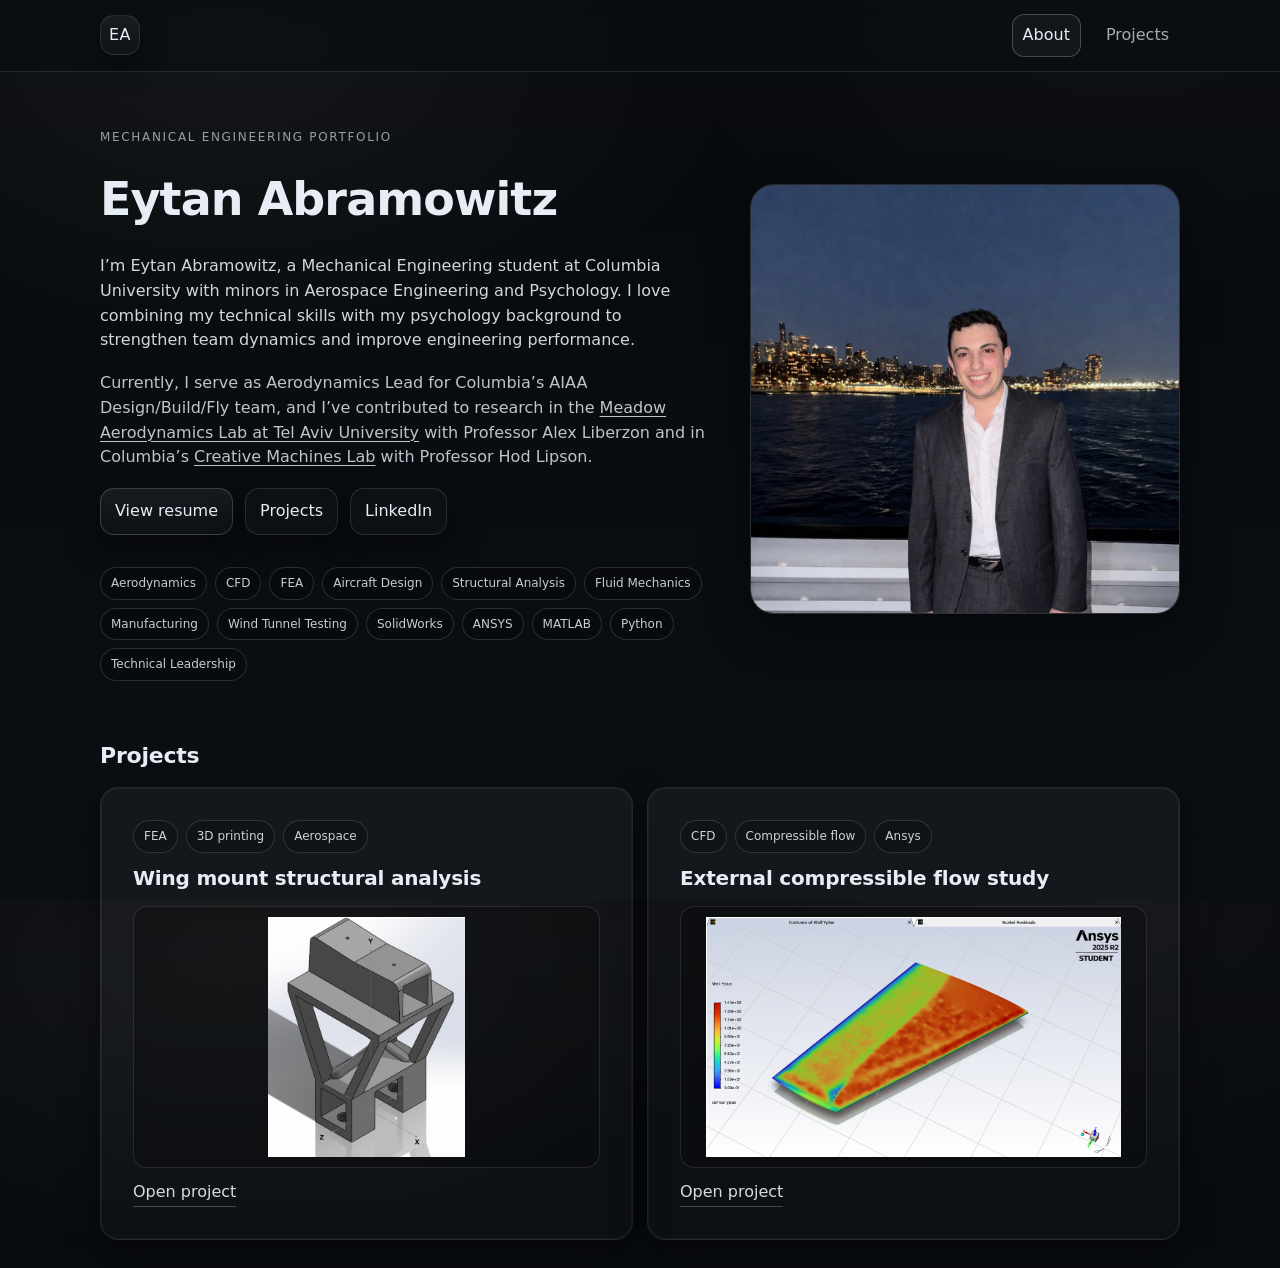
==== commit 60c6f87a: "bio updated" ====
--- a/index.html
+++ b/index.html
@@ -27,19 +27,14 @@
         <p class="eyebrow">Mechanical engineering portfolio</p>
         <h1>Eytan Abramowitz</h1>
         <p class="lede">
-          I’m Eytan Abramowitz, a mechanical engineering student at Columbia University focused on aerospace,
-          simulation, and hands-on design.
+          I’m Eytan Abramowitz, a Mechanical Engineering student at Columbia University with minors in Aerospace
+          Engineering and Psychology. I love combining my technical skills with my psychology background to
+          strengthen team dynamics and improve engineering performance.
         </p>
         <p class="about-body">
-          My work centers on using analysis to guide real engineering decisions, especially in aerodynamics,
-          structures, and product development. Through Columbia’s AIAA Design Build Fly team, I’ve led a 10-member
-          aerodynamics team and helped manage aircraft design, simulation, and manufacturing efforts from concept
-          through fabrication.
-        </p>
-        <p class="about-body">
-          I’ve also conducted CFD and structural studies for flight systems and worked on robotics and experimental
-          aerodynamics projects in both lab and research settings. I’m especially interested in projects that combine
-          modeling, testing, fabrication, and leadership to turn ideas into reliable, high-performance systems.
+          Currently, I serve as Aerodynamics Lead for Columbia’s AIAA Design/Build/Fly team, and I’ve contributed to
+          research in the <a href="https://aerolab.sites.tau.ac.il/" target="_blank" rel="noopener">Meadow Aerodynamics Lab at Tel Aviv University</a> with Professor Alex Liberzon and in Columbia’s
+          <a href="https://www.creativemachineslab.com/" target="_blank" rel="noopener">Creative Machines Lab</a> with Professor Hod Lipson.
         </p>
 
         <div class="cta-row">
--- a/assets/css/styles.css
+++ b/assets/css/styles.css
@@ -56,7 +56,7 @@
   z-index: 999;
 }
 
-.container{ width:min(1040px, calc(100% - 40px)); margin: 0 auto; }
+.container{ width:min(1080px, calc(100% - 28px)); margin: 0 auto; }
 
 /* Header */
 .site-header{
@@ -69,7 +69,7 @@
 
 /* More left/right air for nav */
 .nav{
-  width: min(1040px, calc(100% - 96px));
+  width: min(1080px, calc(100% - 64px));
   margin: 0 auto;
   display:flex; align-items:center; justify-content:space-between;
   padding: 14px 0;
@@ -333,9 +333,9 @@
 
 .about-section{
   display: grid;
-  grid-template-columns: minmax(0, 1.15fr) minmax(280px, .85fr);
-  gap: 40px;
-  align-items: center;
+  grid-template-columns: minmax(0, 1.15fr) minmax(360px, .85fr);
+  gap: 18px;
+  align-items: start;
   padding: 56px 0 30px;
 }
 
@@ -350,6 +350,12 @@
   margin: 0;
 }
 
+.about-copy .about-body a{
+  text-decoration: underline;
+  text-decoration-thickness: 1px;
+  text-underline-offset: 3px;
+}
+
 .about-copy .cta-row,
 .about-copy .meta-row{
   margin-top: 0;
@@ -358,11 +364,12 @@
 .about-photo-wrap{
   display: flex;
   justify-content: flex-end;
+  padding-top: 56px;
 }
 
 .about-photo-frame{
-  width: min(100%, 360px);
-  aspect-ratio: 4 / 5;
+  width: min(100%, 430px);
+  aspect-ratio: 1 / 1;
   border-radius: 24px;
   border: 1px solid rgba(255,255,255,.12);
   background:
@@ -379,7 +386,7 @@
   width: 100%;
   height: 100%;
   object-fit: cover;
-  object-position: center 42%;
+  object-position: center 48%;
 }
 
 .viewer-main{
@@ -388,7 +395,7 @@
 }
 
 .viewer-toolbar{
-  width: min(1040px, calc(100% - 40px));
+  width: min(1080px, calc(100% - 28px));
   margin: 0 auto;
   padding: 24px 0 18px;
   display: flex;
@@ -403,7 +410,7 @@
 }
 
 .viewer-summary{
-  width: min(1040px, calc(100% - 40px));
+  width: min(1080px, calc(100% - 28px));
   margin: 0 auto 22px;
 }
 
@@ -415,7 +422,7 @@
 }
 
 .viewer-frame-wrap{
-  width: min(1040px, calc(100% - 40px));
+  width: min(1080px, calc(100% - 28px));
   margin: 0 auto 28px;
 }
 
@@ -444,6 +451,7 @@
   .grid-2{ grid-template-columns: 1fr; }
   .grid-3{ grid-template-columns: 1fr; }
   .about-photo-wrap{ justify-content: flex-start; }
+  .about-photo-wrap{ padding-top: 0; }
   .viewer-toolbar{
     align-items: start;
     flex-direction: column;
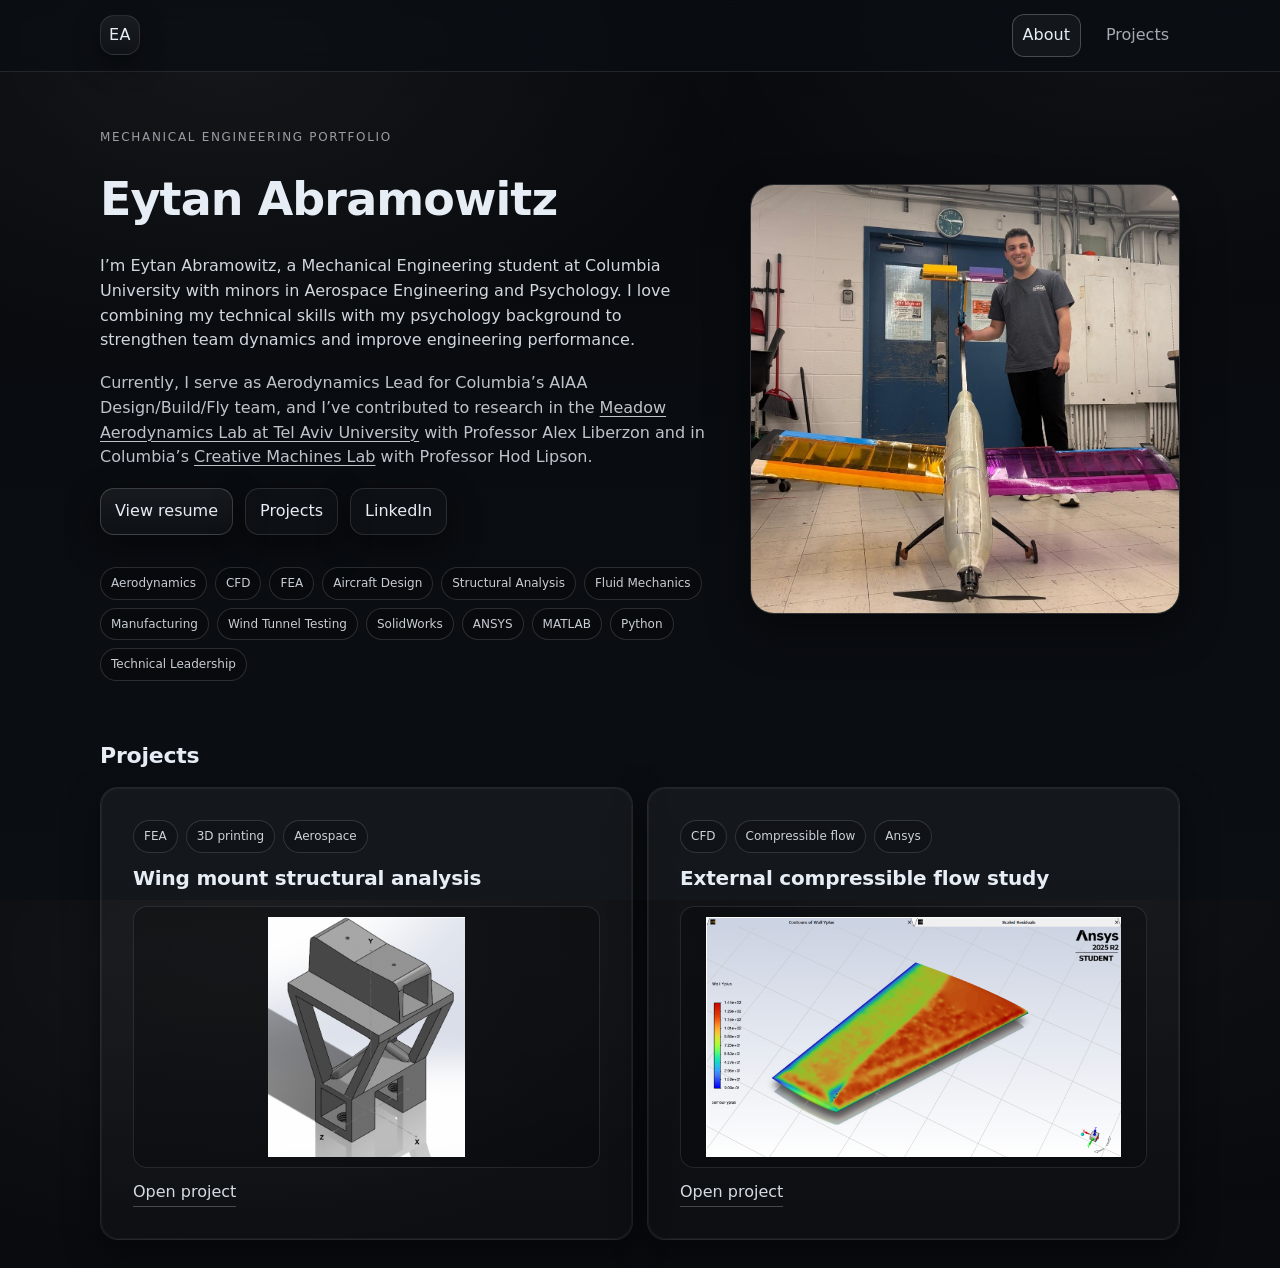
==== commit 37bd94cc: "rename url" ====
--- a/index.html
+++ b/index.html
@@ -2,122 +2,12 @@
 <html lang="en">
 <head>
   <meta charset="utf-8" />
+  <meta http-equiv="refresh" content="0; url=portfolio/" />
   <meta name="viewport" content="width=device-width, initial-scale=1" />
-  <title>Eytan Abramowitz | Mechanical Engineering</title>
-  <meta name="description" content="Mechanical engineering portfolio: analysis, simulation, and design." />
-  <link rel="stylesheet" href="assets/css/styles.css" />
+  <title>Eytan Abramowitz | Portfolio</title>
+  <link rel="canonical" href="portfolio/" />
 </head>
-
 <body>
-  <a class="skip-link" href="#main">Skip to content</a>
-
-  <header class="site-header">
-    <nav class="nav" aria-label="Primary">
-      <a class="brand" href="index.html">EA</a>
-      <div class="nav-links">
-        <a class="nav-link active" href="#about">About</a>
-        <a class="nav-link" href="#projects">Projects</a>
-      </div>
-    </nav>
-  </header>
-
-  <main id="main" class="container">
-    <section id="about" class="about-section section-anchor">
-      <div class="about-copy">
-        <p class="eyebrow">Mechanical engineering portfolio</p>
-        <h1>Eytan Abramowitz</h1>
-        <p class="lede">
-          I’m Eytan Abramowitz, a Mechanical Engineering student at Columbia University with minors in Aerospace
-          Engineering and Psychology. I love combining my technical skills with my psychology background to
-          strengthen team dynamics and improve engineering performance.
-        </p>
-        <p class="about-body">
-          Currently, I serve as Aerodynamics Lead for Columbia’s AIAA Design/Build/Fly team, and I’ve contributed to
-          research in the <a href="https://aerolab.sites.tau.ac.il/" target="_blank" rel="noopener">Meadow Aerodynamics Lab at Tel Aviv University</a> with Professor Alex Liberzon and in Columbia’s
-          <a href="https://www.creativemachineslab.com/" target="_blank" rel="noopener">Creative Machines Lab</a> with Professor Hod Lipson.
-        </p>
-
-        <div class="cta-row">
-          <a class="btn" href="assets/pdfs/Eytan_Abramowitz_Resume_Mechanical_Engineer_Junior.pdf" target="_blank" rel="noopener">View resume</a>
-          <a class="btn btn-ghost" href="#projects">Projects</a>
-          <a class="btn btn-ghost" href="https://www.linkedin.com/in/eytan-abramowitz/" target="_blank" rel="noopener">LinkedIn</a>
-        </div>
-
-        <div class="meta-row">
-          <div class="pill">Aerodynamics</div>
-          <div class="pill">CFD</div>
-          <div class="pill">FEA</div>
-          <div class="pill">Aircraft Design</div>
-          <div class="pill">Structural Analysis</div>
-          <div class="pill">Fluid Mechanics</div>
-          <div class="pill">Manufacturing</div>
-          <div class="pill">Wind Tunnel Testing</div>
-          <div class="pill">SolidWorks</div>
-          <div class="pill">ANSYS</div>
-          <div class="pill">MATLAB</div>
-          <div class="pill">Python</div>
-          <div class="pill">Technical Leadership</div>
-        </div>
-      </div>
-
-      <div class="about-photo-wrap">
-        <div class="about-photo-frame">
-          <img
-            class="about-photo-image"
-            src="assets/img/eytan-profile.jpeg"
-            alt="Portrait of Eytan Abramowitz"
-            loading="lazy"
-          />
-        </div>
-      </div>
-    </section>
-
-    <section id="projects" class="section section-anchor">
-      <div class="section-head">
-        <h2>Projects</h2>
-      </div>
-      <div class="grid">
-        <article class="card project-card">
-          <a class="project-hit" href="projects/wing-mount-fea.html" aria-label="Open wing mount structural analysis PDF viewer">
-            <div class="card-top">
-              <div class="tag">FEA</div>
-              <div class="tag">3D printing</div>
-              <div class="tag">Aerospace</div>
-            </div>
-
-            <h3 class="project-title">Wing mount structural analysis</h3>
-
-            <div class="project-image">
-              <img src="assets/img/wing-mount.png" alt="Wing mount project image" loading="lazy">
-            </div>
-
-            <div class="project-links">
-              <span class="link">Open project</span>
-            </div>
-          </a>
-        </article>
-
-        <article class="card project-card">
-          <a class="project-hit" href="projects/compressible-flow-cfd.html" aria-label="Open external compressible flow study PDF viewer">
-            <div class="card-top">
-              <div class="tag">CFD</div>
-              <div class="tag">Compressible flow</div>
-              <div class="tag">Ansys</div>
-            </div>
-
-            <h3 class="project-title">External compressible flow study</h3>
-
-            <div class="project-image">
-              <img src="assets/img/cfd-wing.png" alt="CFD wing contour project image" loading="lazy">
-            </div>
-
-            <div class="project-links">
-              <span class="link">Open project</span>
-            </div>
-          </a>
-        </article>
-      </div>
-    </section>
-  </main>
+  <p>Redirecting to <a href="portfolio/">portfolio</a>.</p>
 </body>
 </html>
